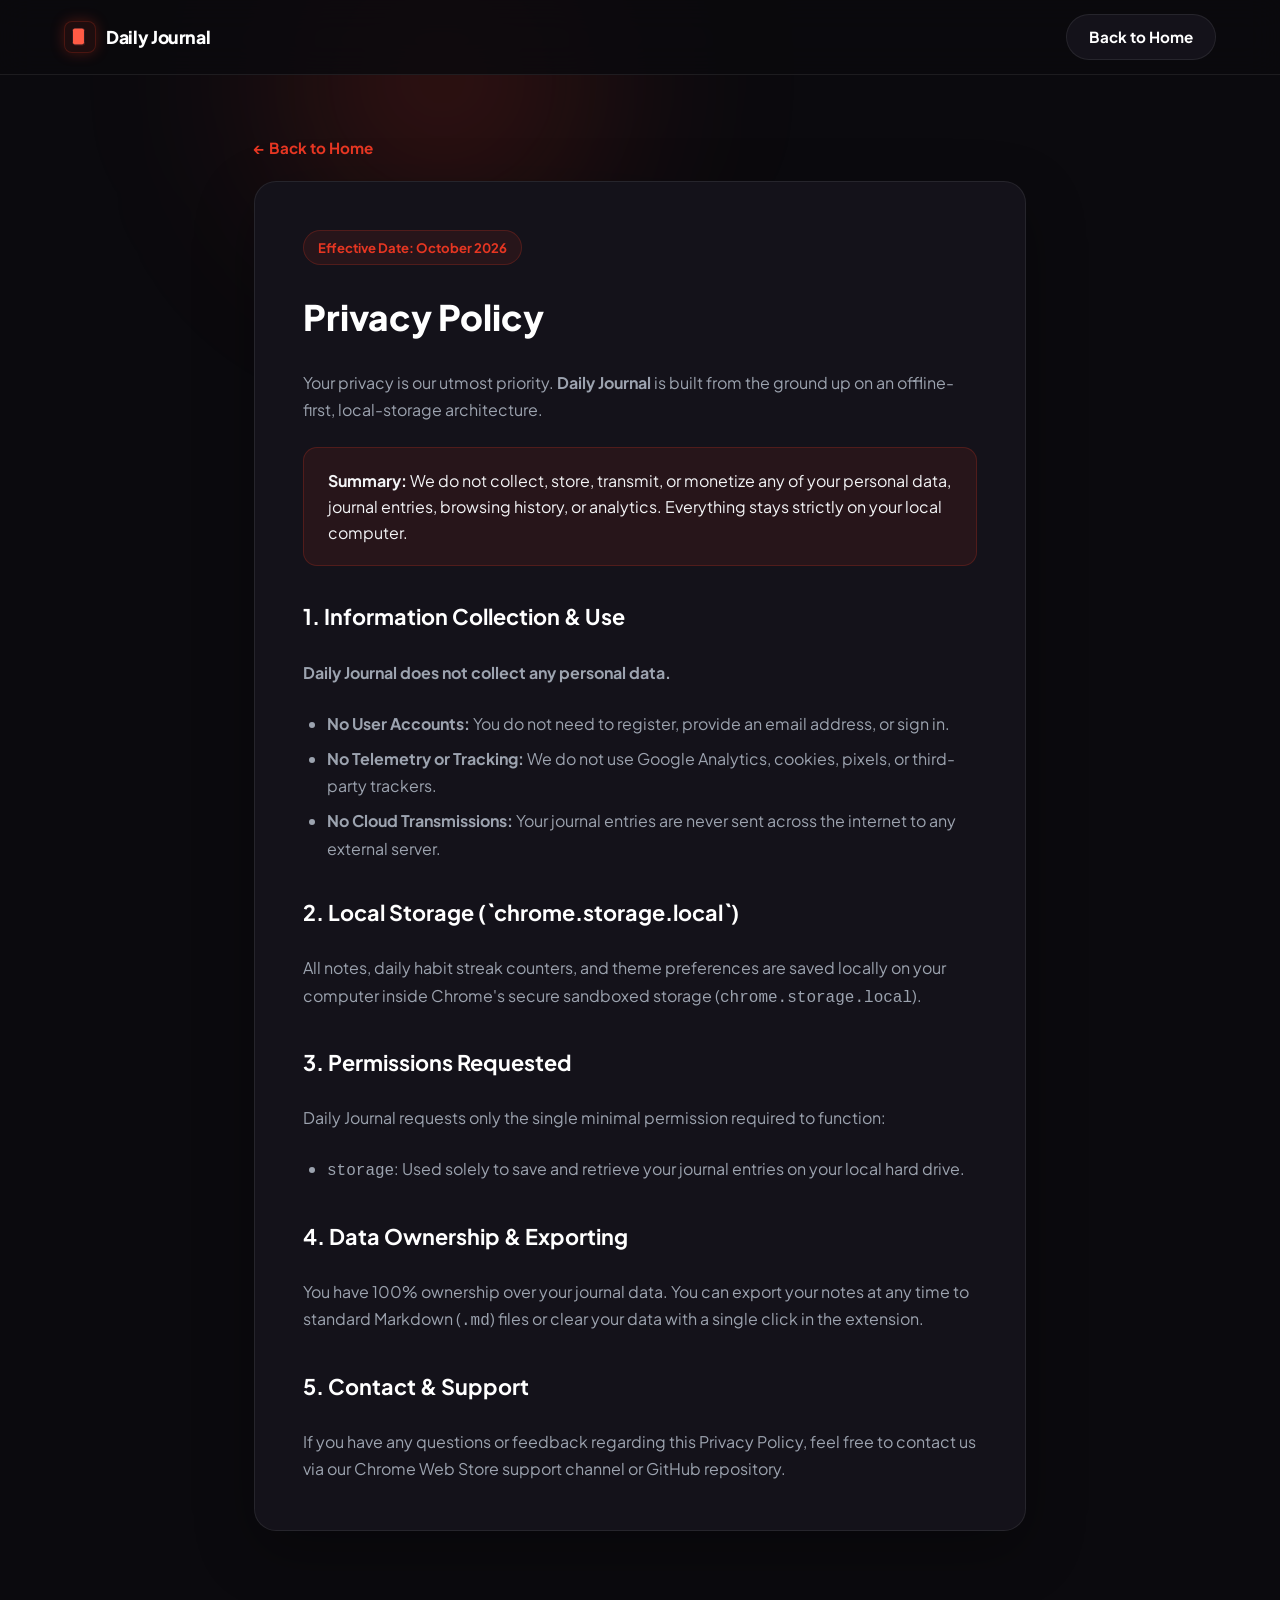
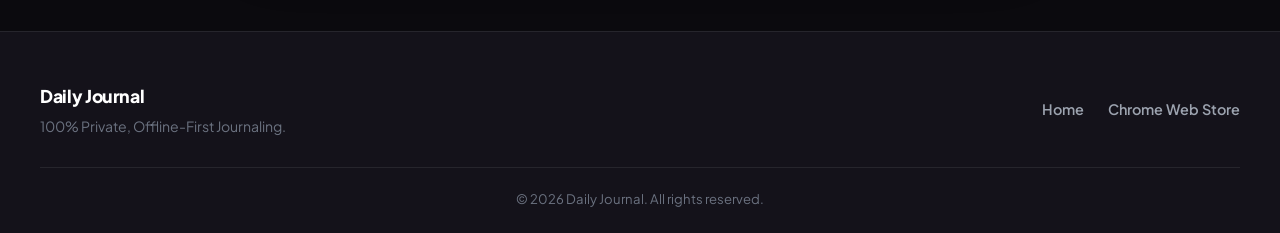
==== privacy.html @ 75b4e6ef "feat: initial commit for Daily Journal marketing website with GitHub templates, Pages workflow, and " ====
<!DOCTYPE html>
<html lang="en" data-theme="dark">

<head>
    <meta charset="UTF-8">
    <meta name="viewport" content="width=device-width, initial-scale=1.0">
    <title>Privacy Policy - Daily Journal Chrome Extension</title>
    <meta name="description" content="Privacy Policy for Daily Journal Chrome Extension. 100% offline, zero cloud tracking, zero data collection.">
    <!-- Favicon -->
    <link rel="icon" type="image/svg+xml" href="data:image/svg+xml,%3Csvg xmlns='http://www.w3.org/2000/svg' viewBox='0 0 128 128'%3E%3Crect x='20' y='12' width='70' height='98' rx='14' fill='%23FF5B45'/%3E%3Crect x='36' y='24' width='40' height='22' rx='6' fill='%23FFFFFF'/%3E%3Cpolygon points='84,44 100,44 92,90' fill='%23FBBF24'/%3E%3C/svg%3E">
    <link rel="stylesheet" href="css/style.css">
    <link rel="preconnect" href="https://fonts.googleapis.com">
    <link rel="preconnect" href="https://fonts.gstatic.com" crossorigin>
    <link href="https://fonts.googleapis.com/css2?family=Plus+Jakarta+Sans:wght@400;500;600;700;800&family=Inter:wght@400;500;600;700&display=swap" rel="stylesheet">
    <style>
        .privacy-page-container {
            max-width: 820px;
            margin: 60px auto 100px auto;
            padding: 0 24px;
            position: relative;
            z-index: 10;
        }

        .privacy-doc-card {
            background: var(--bg-surface);
            border: 1px solid var(--glass-border);
            border-radius: var(--radius-lg);
            padding: 48px;
            display: flex;
            flex-direction: column;
            gap: 24px;
            box-shadow: 0 20px 60px rgba(0,0,0,0.3);
        }

        .privacy-doc-card h1 {
            font-size: 2.2rem;
            font-weight: 800;
            color: var(--text-pure);
        }

        .privacy-doc-card h2 {
            font-size: 1.35rem;
            font-weight: 700;
            color: var(--text-pure);
            margin-top: 10px;
        }

        .privacy-doc-card p, .privacy-doc-card li {
            color: var(--text-secondary);
            font-size: 1rem;
            line-height: 1.7;
        }

        .privacy-doc-card ul {
            padding-left: 24px;
            display: flex;
            flex-direction: column;
            gap: 8px;
        }

        .privacy-highlight-box {
            background: var(--coral-subtle);
            border: 1px solid var(--coral-border);
            border-radius: var(--radius-md);
            padding: 20px 24px;
            color: var(--text-primary);
        }

        .back-nav-link {
            display: inline-flex;
            align-items: center;
            gap: 6px;
            color: var(--coral-primary);
            font-weight: 700;
            text-decoration: none;
            font-size: 0.95rem;
            margin-bottom: 20px;
        }

        .back-nav-link:hover {
            text-decoration: underline;
        }
    </style>
</head>

<body>
    <!-- Ambient Background Glows -->
    <div class="ambient-glow glow-top"></div>

    <header class="site-header">
        <div class="nav-container">
            <a href="index.html" class="brand-badge">
                <div class="brand-icon">
                    <svg xmlns="http://www.w3.org/2000/svg" width="22" height="22" viewBox="0 0 128 128" fill="none">
                        <rect x="23" y="15" width="70" height="98" rx="14" fill="#C53222" opacity="0.4" />
                        <rect x="20" y="12" width="70" height="98" rx="14" fill="#FF5B45" stroke="#18151D" stroke-width="5" stroke-linejoin="round" />
                    </svg>
                </div>
                <span class="brand-text">Daily Journal</span>
            </a>
            <div class="nav-actions">
                <a href="index.html" class="cta-btn cta-btn-secondary">Back to Home</a>
            </div>
        </div>
    </header>

    <main class="privacy-page-container">
        <a href="index.html" class="back-nav-link">← Back to Home</a>

        <article class="privacy-doc-card">
            <div class="pill-tag">Effective Date: October 2026</div>
            <h1>Privacy Policy</h1>
            <p>Your privacy is our utmost priority. <strong>Daily Journal</strong> is built from the ground up on an offline-first, local-storage architecture.</p>

            <div class="privacy-highlight-box">
                <strong>Summary:</strong> We do not collect, store, transmit, or monetize any of your personal data, journal entries, browsing history, or analytics. Everything stays strictly on your local computer.
            </div>

            <h2>1. Information Collection & Use</h2>
            <p><strong>Daily Journal does not collect any personal data.</strong></p>
            <ul>
                <li><strong>No User Accounts:</strong> You do not need to register, provide an email address, or sign in.</li>
                <li><strong>No Telemetry or Tracking:</strong> We do not use Google Analytics, cookies, pixels, or third-party trackers.</li>
                <li><strong>No Cloud Transmissions:</strong> Your journal entries are never sent across the internet to any external server.</li>
            </ul>

            <h2>2. Local Storage (`chrome.storage.local`)</h2>
            <p>All notes, daily habit streak counters, and theme preferences are saved locally on your computer inside Chrome's secure sandboxed storage (<code>chrome.storage.local</code>).</p>

            <h2>3. Permissions Requested</h2>
            <p>Daily Journal requests only the single minimal permission required to function:</p>
            <ul>
                <li><code>storage</code>: Used solely to save and retrieve your journal entries on your local hard drive.</li>
            </ul>

            <h2>4. Data Ownership & Exporting</h2>
            <p>You have 100% ownership over your journal data. You can export your notes at any time to standard Markdown (<code>.md</code>) files or clear your data with a single click in the extension.</p>

            <h2>5. Contact & Support</h2>
            <p>If you have any questions or feedback regarding this Privacy Policy, feel free to contact us via our Chrome Web Store support channel or GitHub repository.</p>
        </article>
    </main>

    <footer class="site-footer">
        <div class="footer-container">
            <div class="footer-left">
                <span class="brand-text">Daily Journal</span>
                <p>100% Private, Offline-First Journaling.</p>
            </div>
            <div class="footer-links">
                <a href="index.html">Home</a>
                <a href="https://chrome.google.com/webstore" target="_blank">Chrome Web Store</a>
            </div>
        </div>
        <div class="footer-bottom">
            <span>© 2026 Daily Journal. All rights reserved.</span>
        </div>
    </footer>
</body>

</html>
---- css/style.css ----
/* ==========================================================================
   Daily Journal - Marketing & Store Landing Page Design System
   ========================================================================== */

:root {
    /* Color Palette - Vibrant Coral & Golden Glow */
    --coral-primary: #E63622;
    --coral-light: #FF533D;
    --coral-dark: #C82412;
    --coral-gradient: linear-gradient(135deg, #FF5B45 0%, #E63622 100%);
    --coral-glow: rgba(230, 54, 34, 0.28);
    --coral-subtle: rgba(230, 54, 34, 0.09);
    --coral-border: rgba(230, 54, 34, 0.22);

    --accent-amber: #F59E0B;
    --accent-amber-glow: rgba(245, 158, 11, 0.25);

    /* Canvas (Dark by default for ultra-modern landing aesthetics) */
    --bg-base: #0B0A0E;
    --bg-surface: #14121A;
    --bg-surface-elevated: #1D1A25;
    --bg-header: rgba(11, 10, 14, 0.85);
    --bg-input: #17151F;
    --glass-border: rgba(255, 255, 255, 0.08);
    --glass-border-hover: rgba(255, 255, 255, 0.18);

    /* Typography */
    --text-pure: #FFFFFF;
    --text-primary: #F3F4F6;
    --text-secondary: #9CA3AF;
    --text-muted: #6B7280;

    /* Ruled Paper Simulation */
    --paper-line: rgba(255, 255, 255, 0.08);
    --paper-margin-line: rgba(255, 77, 54, 0.32);
    --paper-line-height: 26px;
    --paper-padding-top: 10px;

    /* Success / Accents */
    --success-green: #10B981;
    --radius-sm: 8px;
    --radius-md: 14px;
    --radius-lg: 22px;
    --radius-full: 9999px;
}

[data-theme="light"] {
    --bg-base: #F8F7F4;
    --bg-surface: #FFFFFF;
    --bg-surface-elevated: #F1EFEA;
    --bg-header: rgba(248, 247, 244, 0.88);
    --bg-input: #FFFFFF;
    --glass-border: rgba(0, 0, 0, 0.08);
    --glass-border-hover: rgba(0, 0, 0, 0.16);

    --text-pure: #1A181E;
    --text-primary: #27252E;
    --text-secondary: #4E4B56;
    --text-muted: #7E7A88;

    --paper-line: rgba(220, 80, 60, 0.12);
    --paper-margin-line: rgba(230, 54, 34, 0.26);
}

/* Base Resets */
*, *::before, *::after {
    box-sizing: border-box;
    margin: 0;
    padding: 0;
}

html {
    scroll-behavior: smooth;
    font-size: 16px;
}

body {
    font-family: 'Plus Jakarta Sans', 'Inter', -apple-system, BlinkMacSystemFont, sans-serif;
    background-color: var(--bg-base);
    color: var(--text-primary);
    line-height: 1.6;
    overflow-x: hidden;
    position: relative;
    transition: background-color 0.3s ease, color 0.3s ease;
    -webkit-font-smoothing: antialiased;
}

/* Ambient Glows */
.ambient-glow {
    position: fixed;
    pointer-events: none;
    border-radius: 50%;
    z-index: 0;
}

.glow-top {
    top: -120px;
    left: 15%;
    width: 500px;
    height: 400px;
    background: radial-gradient(circle, var(--coral-glow) 0%, transparent 70%);
    filter: blur(90px);
}

.glow-bottom {
    bottom: 50px;
    right: 5%;
    width: 450px;
    height: 400px;
    background: radial-gradient(circle, var(--accent-amber-glow) 0%, transparent 70%);
    filter: blur(100px);
}

/* Header & Nav */
.site-header {
    position: sticky;
    top: 0;
    width: 100%;
    background: var(--bg-header);
    backdrop-filter: blur(16px);
    -webkit-backdrop-filter: blur(16px);
    border-bottom: 1px solid var(--glass-border);
    z-index: 100;
    transition: all 0.3s ease;
}

.nav-container {
    max-width: 1200px;
    margin: 0 auto;
    padding: 14px 24px;
    display: flex;
    justify-content: space-between;
    align-items: center;
    gap: 16px;
}

.brand-badge {
    display: flex;
    align-items: center;
    gap: 10px;
    text-decoration: none;
    color: var(--text-pure);
}

.brand-icon {
    width: 32px;
    height: 32px;
    background: var(--coral-subtle);
    border: 1px solid var(--coral-border);
    border-radius: var(--radius-sm);
    display: flex;
    align-items: center;
    justify-content: center;
    box-shadow: 0 0 14px var(--coral-glow);
    transition: transform 0.3s cubic-bezier(0.34, 1.56, 0.64, 1);
}

.brand-badge:hover .brand-icon {
    transform: rotate(-8deg) scale(1.1);
}

.brand-text {
    font-size: 1.1rem;
    font-weight: 800;
    letter-spacing: -0.02em;
    color: var(--text-pure);
}

.nav-links {
    display: flex;
    gap: 28px;
    align-items: center;
}

.nav-link {
    color: var(--text-secondary);
    text-decoration: none;
    font-size: 0.92rem;
    font-weight: 600;
    transition: color 0.2s ease;
}

.nav-link:hover {
    color: var(--coral-primary);
}

.nav-actions {
    display: flex;
    align-items: center;
    gap: 12px;
}

.icon-toggle-btn {
    background: var(--bg-surface);
    border: 1px solid var(--glass-border);
    color: var(--text-secondary);
    width: 36px;
    height: 36px;
    border-radius: var(--radius-full);
    display: flex;
    align-items: center;
    justify-content: center;
    cursor: pointer;
    transition: all 0.2s ease;
}

.icon-toggle-btn:hover {
    color: var(--coral-primary);
    border-color: var(--coral-border);
    background: var(--coral-subtle);
    transform: rotate(15deg);
}

.icon-toggle-btn .hidden {
    display: none;
}

/* Call to Action Buttons */
.cta-btn {
    display: inline-flex;
    align-items: center;
    justify-content: center;
    gap: 8px;
    font-family: inherit;
    font-size: 0.95rem;
    font-weight: 700;
    text-decoration: none;
    border-radius: var(--radius-full);
    padding: 10px 22px;
    cursor: pointer;
    transition: all 0.25s cubic-bezier(0.16, 1, 0.3, 1);
}

.cta-btn-header {
    background: var(--coral-gradient);
    color: #FFFFFF;
    box-shadow: 0 4px 14px var(--coral-glow);
    padding: 8px 18px;
    font-size: 0.88rem;
}

.cta-badge {
    background: rgba(255, 255, 255, 0.2);
    font-size: 0.72rem;
    font-weight: 800;
    padding: 2px 6px;
    border-radius: 6px;
    text-transform: uppercase;
}

.cta-btn-primary {
    background: var(--coral-gradient);
    color: #FFFFFF;
    box-shadow: 0 6px 20px var(--coral-glow);
}

.cta-btn-primary:hover {
    transform: translateY(-2px);
    box-shadow: 0 8px 28px var(--coral-glow);
}

.cta-btn-secondary {
    background: var(--bg-surface);
    border: 1px solid var(--glass-border);
    color: var(--text-pure);
}

.cta-btn-secondary:hover {
    border-color: var(--coral-border);
    background: var(--coral-subtle);
    color: var(--coral-primary);
    transform: translateY(-2px);
}

/* Hero Section */
.hero-section {
    max-width: 1200px;
    margin: 0 auto;
    padding: 70px 24px 80px 24px;
    display: grid;
    grid-template-columns: 1.15fr 0.95fr;
    gap: 50px;
    align-items: center;
    position: relative;
    z-index: 10;
}

.hero-content {
    display: flex;
    flex-direction: column;
    gap: 20px;
}

.pill-tag {
    display: inline-flex;
    align-items: center;
    gap: 8px;
    background: var(--coral-subtle);
    border: 1px solid var(--coral-border);
    color: var(--coral-primary);
    font-size: 0.82rem;
    font-weight: 700;
    padding: 6px 14px;
    border-radius: var(--radius-full);
    width: fit-content;
}

.pill-dot {
    width: 6px;
    height: 6px;
    border-radius: 50%;
    background: var(--coral-primary);
    box-shadow: 0 0 8px var(--coral-primary);
    animation: pulseDot 2s infinite ease-in-out;
}

@keyframes pulseDot {
    0%, 100% { transform: scale(1); opacity: 1; }
    50% { transform: scale(1.5); opacity: 0.5; }
}

.hero-headline {
    font-size: 3.2rem;
    font-weight: 800;
    line-height: 1.15;
    letter-spacing: -0.03em;
    color: var(--text-pure);
}

.gradient-text {
    background: linear-gradient(135deg, #FF6B4E 0%, #E63622 100%);
    -webkit-background-clip: text;
    -webkit-text-fill-color: transparent;
}

.hero-subtext {
    font-size: 1.15rem;
    color: var(--text-secondary);
    line-height: 1.6;
    max-width: 540px;
}

.hero-cta-group {
    display: flex;
    gap: 14px;
    flex-wrap: wrap;
    margin-top: 6px;
}

.hero-trust-badges {
    display: flex;
    gap: 20px;
    margin-top: 14px;
    flex-wrap: wrap;
}

.trust-item {
    display: flex;
    align-items: center;
    gap: 6px;
    font-size: 0.86rem;
    font-weight: 600;
    color: var(--text-secondary);
}

/* Mockup Frame & Live Simulation */
.hero-preview-container {
    display: flex;
    justify-content: center;
    position: relative;
}

.mockup-frame {
    width: 100%;
    max-width: 420px;
    background: var(--bg-surface);
    border: 1px solid var(--glass-border);
    border-radius: var(--radius-lg);
    box-shadow: 0 24px 60px rgba(0, 0, 0, 0.4), 0 0 40px var(--coral-glow);
    overflow: hidden;
    transition: transform 0.3s ease;
}

.mockup-frame:hover {
    transform: translateY(-4px);
}

.mockup-header-bar {
    display: flex;
    align-items: center;
    justify-content: space-between;
    padding: 10px 14px;
    background: var(--bg-surface-elevated);
    border-bottom: 1px solid var(--glass-border);
    font-size: 0.75rem;
}

.mockup-dots {
    display: flex;
    gap: 6px;
}

.mockup-dots .dot {
    width: 10px;
    height: 10px;
    border-radius: 50%;
}

.dot.red { background: #EF4444; }
.dot.yellow { background: #F59E0B; }
.dot.green { background: #10B981; }

.mockup-address-bar {
    display: flex;
    align-items: center;
    gap: 6px;
    color: var(--text-muted);
    font-size: 0.72rem;
    font-weight: 500;
}

.mockup-hint {
    background: var(--coral-subtle);
    border: 1px solid var(--coral-border);
    color: var(--coral-primary);
    font-weight: 700;
    font-size: 0.68rem;
    padding: 2px 6px;
    border-radius: 4px;
    text-transform: uppercase;
}

/* Journal Live Simulation */
.journal-card-demo {
    padding: 14px;
    display: flex;
    flex-direction: column;
    gap: 10px;
    background: var(--bg-base);
}

.demo-header {
    display: flex;
    align-items: center;
    justify-content: space-between;
}

.demo-brand {
    display: flex;
    align-items: center;
    gap: 6px;
    font-weight: 800;
    font-size: 0.85rem;
    color: var(--text-pure);
}

.demo-tabs {
    display: flex;
    background: var(--bg-surface-elevated);
    border: 1px solid var(--glass-border);
    border-radius: 20px;
    padding: 2px;
    gap: 2px;
}

.demo-tab {
    background: transparent;
    border: none;
    color: var(--text-muted);
    width: 24px;
    height: 22px;
    border-radius: 12px;
    display: flex;
    align-items: center;
    justify-content: center;
    cursor: pointer;
}

.demo-tab.active {
    background: var(--coral-gradient);
    color: #FFFFFF;
}

.demo-streak {
    display: flex;
    align-items: center;
    gap: 4px;
    background: var(--coral-subtle);
    border: 1px solid var(--coral-border);
    color: var(--coral-primary);
    font-size: 0.75rem;
    font-weight: 700;
    padding: 2px 8px;
    border-radius: 12px;
}

.demo-editor-header {
    display: flex;
    align-items: center;
    gap: 6px;
}

.demo-editor-tag {
    font-size: 0.65rem;
    font-weight: 800;
    padding: 1px 4px;
    border-radius: 4px;
    background: var(--text-pure);
    color: var(--bg-base);
}

.demo-editor-header h3 {
    font-size: 0.78rem;
    font-weight: 800;
    color: var(--text-pure);
    flex: 1;
    white-space: nowrap;
    overflow: hidden;
    text-overflow: ellipsis;
}

.demo-saved-tag {
    font-size: 0.7rem;
    font-weight: 700;
    color: var(--success-green);
    background: rgba(16, 185, 129, 0.12);
    padding: 1px 6px;
    border-radius: 6px;
}

.demo-paper-container {
    position: relative;
    height: 180px;
    border: 1px solid var(--glass-border);
    border-radius: var(--radius-sm);
    background: var(--bg-input);
    overflow: hidden;
}

.demo-spine {
    position: absolute;
    left: 4px;
    top: 10px;
    bottom: 10px;
    width: 6px;
    display: flex;
    flex-direction: column;
    justify-content: space-between;
    pointer-events: none;
    z-index: 10;
    opacity: 0.6;
}

.demo-spine span {
    width: 6px;
    height: 3px;
    border-radius: 2px;
    background: #9CA3AF;
}

#demo-textarea {
    width: 100%;
    height: 100%;
    background-color: transparent;
    background-image: 
        linear-gradient(90deg, transparent 24px, var(--paper-margin-line) 24px, var(--paper-margin-line) 25.5px, transparent 25.5px),
        linear-gradient(to bottom, transparent calc(var(--paper-line-height) - 1px), var(--paper-line) calc(var(--paper-line-height) - 1px), var(--paper-line) var(--paper-line-height));
    background-size: 100% 100%, 100% var(--paper-line-height);
    background-position: 0 0, 0 var(--paper-padding-top);
    background-repeat: no-repeat, repeat-y;
    background-attachment: local;
    border: none;
    outline: none;
    resize: none;
    padding: var(--paper-padding-top) 10px var(--paper-padding-top) 32px;
    color: var(--text-pure);
    font-family: inherit;
    font-size: 0.85rem;
    font-weight: 500;
    line-height: var(--paper-line-height);
    box-sizing: border-box;
}

.demo-footer {
    display: flex;
    align-items: center;
    justify-content: space-between;
}

.demo-stats {
    display: flex;
    gap: 4px;
}

.demo-stat-pill {
    font-size: 0.68rem;
    font-weight: 700;
    color: var(--text-muted);
    background: var(--bg-surface-elevated);
    border: 1px solid var(--glass-border);
    padding: 1px 6px;
    border-radius: 4px;
}

.demo-actions {
    display: flex;
    gap: 4px;
}

.demo-btn {
    background: var(--bg-surface-elevated);
    border: 1px solid var(--glass-border);
    border-radius: 6px;
    font-size: 0.72rem;
    padding: 2px 6px;
    cursor: pointer;
}

/* Features Grid */
.features-section {
    max-width: 1200px;
    margin: 0 auto;
    padding: 90px 24px;
    position: relative;
    z-index: 10;
}

.section-heading {
    text-align: center;
    max-width: 650px;
    margin: 0 auto 50px auto;
    display: flex;
    flex-direction: column;
    align-items: center;
    gap: 14px;
}

.section-heading h2 {
    font-size: 2.3rem;
    font-weight: 800;
    letter-spacing: -0.02em;
    color: var(--text-pure);
}

.section-heading p {
    font-size: 1.05rem;
    color: var(--text-secondary);
}

.features-grid {
    display: grid;
    grid-template-columns: repeat(3, 1fr);
    gap: 24px;
}

.feature-card {
    background: var(--bg-surface);
    border: 1px solid var(--glass-border);
    border-radius: var(--radius-md);
    padding: 28px;
    display: flex;
    flex-direction: column;
    gap: 12px;
    transition: all 0.3s cubic-bezier(0.16, 1, 0.3, 1);
}

.feature-card:hover {
    border-color: var(--coral-border);
    transform: translateY(-4px);
    box-shadow: 0 12px 30px rgba(0, 0, 0, 0.25), 0 0 20px var(--coral-glow);
}

.feature-icon-wrapper {
    width: 44px;
    height: 44px;
    background: var(--coral-subtle);
    border: 1px solid var(--coral-border);
    border-radius: var(--radius-sm);
    display: flex;
    align-items: center;
    justify-content: center;
    font-size: 1.3rem;
    margin-bottom: 4px;
}

.feature-card h3 {
    font-size: 1.2rem;
    font-weight: 700;
    color: var(--text-pure);
}

.feature-card p {
    font-size: 0.95rem;
    color: var(--text-secondary);
    line-height: 1.55;
}

/* Privacy Assurance Section */
.privacy-section {
    max-width: 1000px;
    margin: 0 auto;
    padding: 40px 24px;
    position: relative;
    z-index: 10;
}

.privacy-card {
    background: linear-gradient(135deg, rgba(230, 54, 34, 0.08) 0%, rgba(20, 18, 26, 0.9) 100%);
    border: 1px solid var(--coral-border);
    border-radius: var(--radius-lg);
    padding: 44px;
    display: flex;
    flex-direction: column;
    gap: 18px;
    box-shadow: 0 20px 50px rgba(0, 0, 0, 0.3);
}

.privacy-badge {
    color: var(--coral-primary);
    font-size: 0.8rem;
    font-weight: 800;
    letter-spacing: 0.08em;
}

.privacy-card h2 {
    font-size: 2rem;
    font-weight: 800;
    color: var(--text-pure);
}

.privacy-card p {
    font-size: 1.05rem;
    color: var(--text-secondary);
    max-width: 720px;
}

.privacy-checklist {
    display: grid;
    grid-template-columns: repeat(2, 1fr);
    gap: 14px;
    margin-top: 10px;
}

.check-item {
    display: flex;
    align-items: center;
    gap: 10px;
    font-size: 0.95rem;
    font-weight: 600;
    color: var(--text-primary);
}

.check-icon {
    width: 20px;
    height: 20px;
    border-radius: 50%;
    background: rgba(16, 185, 129, 0.2);
    color: var(--success-green);
    display: flex;
    align-items: center;
    justify-content: center;
    font-size: 0.75rem;
    font-weight: 800;
}

.privacy-link {
    color: var(--coral-primary);
    font-weight: 700;
    text-decoration: none;
    font-size: 0.95rem;
    margin-top: 10px;
    width: fit-content;
    transition: transform 0.2s ease;
}

.privacy-link:hover {
    transform: translateX(4px);
}

/* FAQ Accordion */
.faq-section {
    max-width: 800px;
    margin: 0 auto;
    padding: 80px 24px;
    position: relative;
    z-index: 10;
}

.faq-accordion {
    display: flex;
    flex-direction: column;
    gap: 14px;
}

.faq-item {
    background: var(--bg-surface);
    border: 1px solid var(--glass-border);
    border-radius: var(--radius-md);
    overflow: hidden;
    transition: all 0.2s ease;
}

.faq-item[open] {
    border-color: var(--coral-border);
}

.faq-question {
    padding: 18px 22px;
    font-size: 1.05rem;
    font-weight: 700;
    color: var(--text-pure);
    cursor: pointer;
    list-style: none;
    display: flex;
    justify-content: space-between;
    align-items: center;
    user-select: none;
}

.faq-question::-webkit-details-marker {
    display: none;
}

.faq-icon {
    font-size: 1.2rem;
    font-weight: 400;
    color: var(--coral-primary);
    transition: transform 0.2s ease;
}

.faq-item[open] .faq-icon {
    transform: rotate(45deg);
}

.faq-answer {
    padding: 0 22px 18px 22px;
    color: var(--text-secondary);
    font-size: 0.95rem;
    line-height: 1.6;
}

.faq-answer code {
    background: var(--coral-subtle);
    color: var(--coral-primary);
    padding: 2px 6px;
    border-radius: 4px;
    font-size: 0.88rem;
}

/* Banner CTA */
.cta-banner-section {
    max-width: 1200px;
    margin: 0 auto 80px auto;
    padding: 0 24px;
    position: relative;
    z-index: 10;
}

.cta-banner-card {
    background: linear-gradient(135deg, #FF5B45 0%, #C82412 100%);
    border-radius: var(--radius-lg);
    padding: 50px 30px;
    text-align: center;
    color: #FFFFFF;
    box-shadow: 0 20px 60px var(--coral-glow);
    display: flex;
    flex-direction: column;
    align-items: center;
    gap: 16px;
}

.cta-banner-card h2 {
    font-size: 2.4rem;
    font-weight: 800;
    letter-spacing: -0.02em;
}

.cta-banner-card p {
    font-size: 1.15rem;
    opacity: 0.9;
    max-width: 600px;
}

.cta-banner-card .cta-btn-primary {
    background: #FFFFFF;
    color: var(--coral-primary);
    box-shadow: 0 8px 24px rgba(0, 0, 0, 0.2);
    font-size: 1.05rem;
    padding: 12px 28px;
    margin-top: 10px;
}

.cta-banner-card .cta-btn-primary:hover {
    transform: translateY(-2px) scale(1.02);
}

.cta-arrow {
    transition: transform 0.2s ease;
}

.cta-banner-card .cta-btn-primary:hover .cta-arrow {
    transform: translateX(4px);
}

/* Footer */
.site-footer {
    border-top: 1px solid var(--glass-border);
    background: var(--bg-surface);
    padding: 50px 24px 30px 24px;
    position: relative;
    z-index: 10;
}

.footer-container {
    max-width: 1200px;
    margin: 0 auto 30px auto;
    display: flex;
    justify-content: space-between;
    align-items: center;
    flex-wrap: wrap;
    gap: 20px;
}

.footer-left p {
    color: var(--text-muted);
    font-size: 0.88rem;
    margin-top: 4px;
}

.footer-links {
    display: flex;
    gap: 24px;
}

.footer-links a {
    color: var(--text-secondary);
    text-decoration: none;
    font-size: 0.9rem;
    font-weight: 600;
    transition: color 0.2s;
}

.footer-links a:hover {
    color: var(--coral-primary);
}

.footer-bottom {
    max-width: 1200px;
    margin: 0 auto;
    padding-top: 20px;
    border-top: 1px solid var(--glass-border);
    font-size: 0.82rem;
    color: var(--text-muted);
    text-align: center;
}

/* Responsive Breakpoints */
@media (max-width: 960px) {
    .hero-section {
        grid-template-columns: 1fr;
        padding-top: 40px;
        text-align: center;
    }

    .hero-content {
        align-items: center;
    }

    .hero-headline {
        font-size: 2.6rem;
    }

    .hero-cta-group, .hero-trust-badges {
        justify-content: center;
    }

    .features-grid {
        grid-template-columns: repeat(2, 1fr);
    }

    .privacy-checklist {
        grid-template-columns: 1fr;
    }
}

@media (max-width: 640px) {
    .nav-links {
        display: none;
    }

    .hero-headline {
        font-size: 2.1rem;
    }

    .features-grid {
        grid-template-columns: 1fr;
    }

    .privacy-card {
        padding: 28px 20px;
    }

    .footer-container {
        flex-direction: column;
        text-align: center;
    }
}
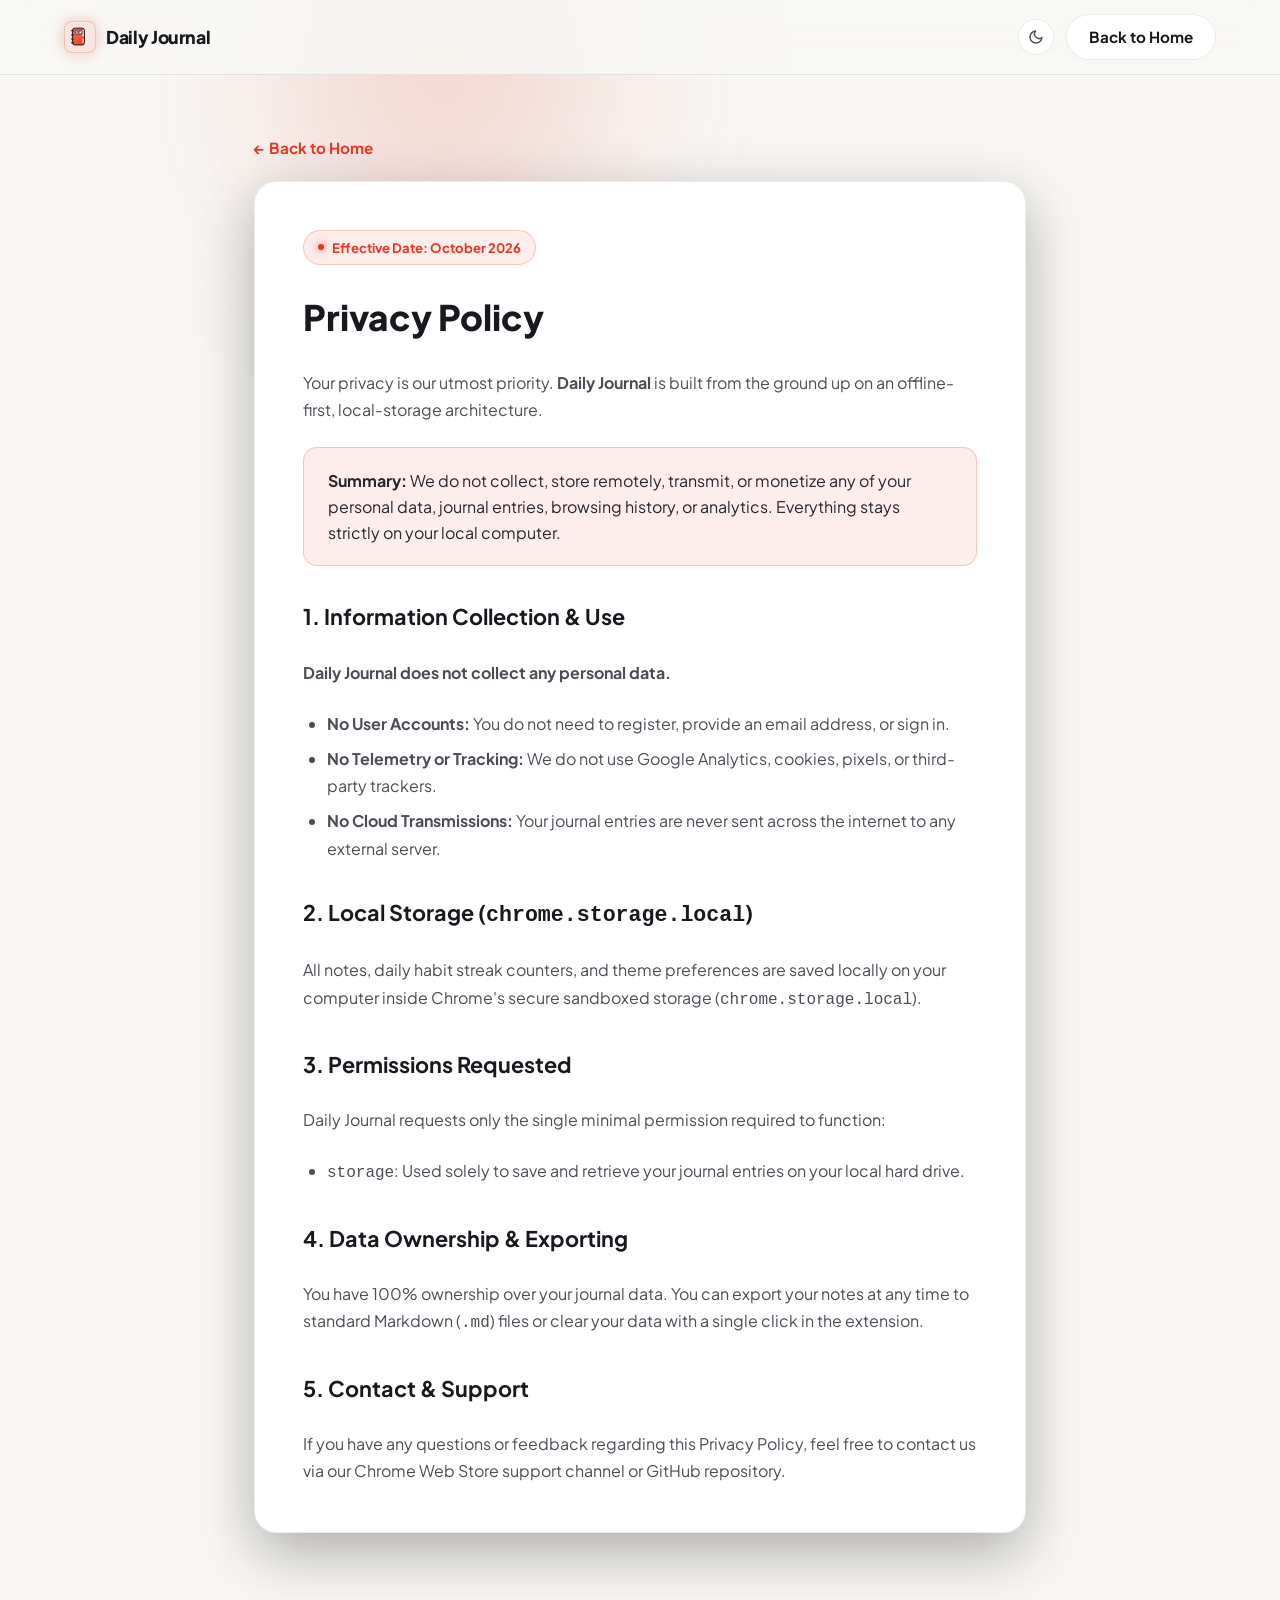
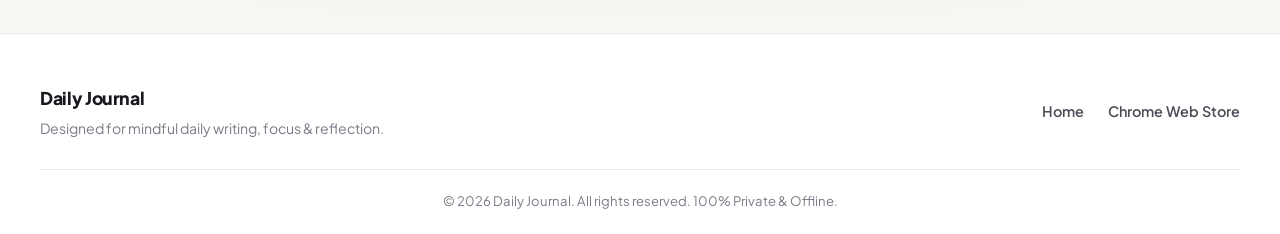
==== commit 4fb986f8: "feat: polish UI, add Light theme default, redesign privacy center, rename favicons, and add Google v" ====
--- a/privacy.html
+++ b/privacy.html
@@ -1,13 +1,18 @@
 <!DOCTYPE html>
-<html lang="en" data-theme="dark">
+<html lang="en" data-theme="light">
 
 <head>
     <meta charset="UTF-8">
     <meta name="viewport" content="width=device-width, initial-scale=1.0">
     <title>Privacy Policy - Daily Journal Chrome Extension</title>
     <meta name="description" content="Privacy Policy for Daily Journal Chrome Extension. 100% offline, zero cloud tracking, zero data collection.">
-    <!-- Favicon -->
-    <link rel="icon" type="image/svg+xml" href="data:image/svg+xml,%3Csvg xmlns='http://www.w3.org/2000/svg' viewBox='0 0 128 128'%3E%3Crect x='20' y='12' width='70' height='98' rx='14' fill='%23FF5B45'/%3E%3Crect x='36' y='24' width='40' height='22' rx='6' fill='%23FFFFFF'/%3E%3Cpolygon points='84,44 100,44 92,90' fill='%23FBBF24'/%3E%3C/svg%3E">
+    <!-- Favicons & Touch Icons -->
+    <link rel="apple-touch-icon" sizes="180x180" href="favicons/apple-touch-icon.png">
+    <link rel="icon" type="image/png" sizes="32x32" href="favicons/favicon-32x32.png">
+    <link rel="icon" type="image/png" sizes="16x16" href="favicons/favicon-16x16.png">
+    <link rel="shortcut icon" href="favicons/favicon.ico">
+    <link rel="manifest" href="favicons/site.webmanifest">
+    <meta name="theme-color" content="#18151D">
     <link rel="stylesheet" href="css/style.css">
     <link rel="preconnect" href="https://fonts.googleapis.com">
     <link rel="preconnect" href="https://fonts.gstatic.com" crossorigin>
@@ -93,12 +98,43 @@
                 <div class="brand-icon">
                     <svg xmlns="http://www.w3.org/2000/svg" width="22" height="22" viewBox="0 0 128 128" fill="none">
                         <rect x="23" y="15" width="70" height="98" rx="14" fill="#C53222" opacity="0.4" />
-                        <rect x="20" y="12" width="70" height="98" rx="14" fill="#FF5B45" stroke="#18151D" stroke-width="5" stroke-linejoin="round" />
+                        <rect x="20" y="12" width="70" height="98" rx="14" fill="url(#coralCoverGradPriv)" stroke="#18151D" stroke-width="5" stroke-linejoin="round" />
+                        <path d="M82 22C84.2 22 86 23.8 86 26V58C86 60.2 84.2 62 82 62C79.8 62 78 60.2 78 58V26C78 23.8 79.8 22 82 22Z" fill="#FFFFFF" opacity="0.75" />
+                        <path d="M82 72C84.2 72 86 73.8 86 76V96C86 98.2 84.2 100 82 100C79.8 100 78 98.2 78 96V76C78 73.8 79.8 72 82 72Z" fill="#FFFFFF" opacity="0.75" />
+                        <rect x="36" y="24" width="40" height="22" rx="6" fill="#F8FAFC" stroke="#18151D" stroke-width="4.5" />
+                        <line x1="46" y1="32" x2="66" y2="32" stroke="#18151D" stroke-width="3.5" stroke-linecap="round" />
+                        <line x1="46" y1="38" x2="60" y2="38" stroke="#18151D" stroke-width="3.5" stroke-linecap="round" />
+                        <line x1="14" y1="28" x2="26" y2="28" stroke="#18151D" stroke-width="6" stroke-linecap="round" />
+                        <line x1="14" y1="52" x2="26" y2="52" stroke="#18151D" stroke-width="6" stroke-linecap="round" />
+                        <line x1="14" y1="76" x2="26" y2="76" stroke="#18151D" stroke-width="6" stroke-linecap="round" />
+                        <line x1="14" y1="98" x2="26" y2="98" stroke="#18151D" stroke-width="6" stroke-linecap="round" />
+                        <defs>
+                            <linearGradient id="coralCoverGradPriv" x1="20" y1="12" x2="90" y2="110" gradientUnits="userSpaceOnUse">
+                                <stop stop-color="#FF6B4E" />
+                                <stop offset="1" stop-color="#F03D2B" />
+                            </linearGradient>
+                        </defs>
                     </svg>
                 </div>
                 <span class="brand-text">Daily Journal</span>
             </a>
             <div class="nav-actions">
+                <button id="theme-toggle-btn" class="icon-toggle-btn" aria-label="Toggle Light and Dark Mode" title="Toggle Theme">
+                    <svg id="theme-icon-sun" class="hidden" xmlns="http://www.w3.org/2000/svg" width="16" height="16" viewBox="0 0 24 24" fill="none" stroke="currentColor" stroke-width="2.2" stroke-linecap="round" stroke-linejoin="round">
+                        <circle cx="12" cy="12" r="5" />
+                        <line x1="12" y1="1" x2="12" y2="3" />
+                        <line x1="12" y1="21" x2="12" y2="23" />
+                        <line x1="4.22" y1="4.22" x2="5.64" y2="5.64" />
+                        <line x1="18.36" y1="18.36" x2="19.78" y2="19.78" />
+                        <line x1="1" y1="12" x2="3" y2="12" />
+                        <line x1="21" y1="12" x2="23" y2="12" />
+                        <line x1="4.22" y1="19.78" x2="5.64" y2="18.36" />
+                        <line x1="18.36" y1="5.64" x2="19.78" y2="4.22" />
+                    </svg>
+                    <svg id="theme-icon-moon" xmlns="http://www.w3.org/2000/svg" width="16" height="16" viewBox="0 0 24 24" fill="none" stroke="currentColor" stroke-width="2.2" stroke-linecap="round" stroke-linejoin="round">
+                        <path d="M21 12.79A9 9 0 1 1 11.21 3 7 7 0 0 0 21 12.79z" />
+                    </svg>
+                </button>
                 <a href="index.html" class="cta-btn cta-btn-secondary">Back to Home</a>
             </div>
         </div>
@@ -108,12 +144,15 @@
         <a href="index.html" class="back-nav-link">← Back to Home</a>
 
         <article class="privacy-doc-card">
-            <div class="pill-tag">Effective Date: October 2026</div>
+            <div class="pill-tag">
+                <span class="pill-dot"></span>
+                <span>Effective Date: October 2026</span>
+            </div>
             <h1>Privacy Policy</h1>
             <p>Your privacy is our utmost priority. <strong>Daily Journal</strong> is built from the ground up on an offline-first, local-storage architecture.</p>
 
             <div class="privacy-highlight-box">
-                <strong>Summary:</strong> We do not collect, store, transmit, or monetize any of your personal data, journal entries, browsing history, or analytics. Everything stays strictly on your local computer.
+                <strong>Summary:</strong> We do not collect, store remotely, transmit, or monetize any of your personal data, journal entries, browsing history, or analytics. Everything stays strictly on your local computer.
             </div>
 
             <h2>1. Information Collection & Use</h2>
@@ -124,7 +163,7 @@
                 <li><strong>No Cloud Transmissions:</strong> Your journal entries are never sent across the internet to any external server.</li>
             </ul>
 
-            <h2>2. Local Storage (`chrome.storage.local`)</h2>
+            <h2>2. Local Storage (<code>chrome.storage.local</code>)</h2>
             <p>All notes, daily habit streak counters, and theme preferences are saved locally on your computer inside Chrome's secure sandboxed storage (<code>chrome.storage.local</code>).</p>
 
             <h2>3. Permissions Requested</h2>
@@ -145,7 +184,7 @@
         <div class="footer-container">
             <div class="footer-left">
                 <span class="brand-text">Daily Journal</span>
-                <p>100% Private, Offline-First Journaling.</p>
+                <p>Designed for mindful daily writing, focus & reflection.</p>
             </div>
             <div class="footer-links">
                 <a href="index.html">Home</a>
@@ -153,9 +192,11 @@
             </div>
         </div>
         <div class="footer-bottom">
-            <span>© 2026 Daily Journal. All rights reserved.</span>
+            <span>© 2026 Daily Journal. All rights reserved. 100% Private & Offline.</span>
         </div>
     </footer>
+
+    <script src="js/main.js"></script>
 </body>
 
 </html>
--- a/css/style.css
+++ b/css/style.css
@@ -378,11 +378,39 @@
     border-radius: var(--radius-lg);
     box-shadow: 0 24px 60px rgba(0, 0, 0, 0.4), 0 0 40px var(--coral-glow);
     overflow: hidden;
-    transition: transform 0.3s ease;
+    transition: transform 0.3s ease, box-shadow 0.3s ease, border-color 0.3s ease;
 }
 
 .mockup-frame:hover {
     transform: translateY(-4px);
+}
+
+/* Interactive Demo Shake Attention Animation */
+@keyframes demoAttentionShake {
+    0%, 100% {
+        transform: translate3d(0, 0, 0) scale(1);
+    }
+    15% {
+        transform: translate3d(-10px, 0, 0) rotate(-2deg) scale(1.03);
+    }
+    30% {
+        transform: translate3d(8px, 0, 0) rotate(1.5deg) scale(1.03);
+    }
+    45% {
+        transform: translate3d(-6px, 0, 0) rotate(-1deg) scale(1.02);
+    }
+    60% {
+        transform: translate3d(4px, 0, 0) rotate(0.8deg) scale(1.01);
+    }
+    75% {
+        transform: translate3d(-2px, 0, 0) rotate(-0.4deg) scale(1);
+    }
+}
+
+.mockup-frame.shake-attention {
+    animation: demoAttentionShake 0.75s cubic-bezier(0.36, 0.07, 0.19, 0.97) both;
+    box-shadow: 0 0 50px var(--coral-glow), 0 24px 60px rgba(0, 0, 0, 0.3) !important;
+    border-color: var(--coral-primary) !important;
 }
 
 .mockup-header-bar {
@@ -448,10 +476,22 @@
 .demo-brand {
     display: flex;
     align-items: center;
-    gap: 6px;
+    gap: 8px;
     font-weight: 800;
     font-size: 0.85rem;
     color: var(--text-pure);
+}
+
+.demo-brand-icon {
+    width: 22px;
+    height: 22px;
+    background: var(--coral-subtle);
+    border: 1px solid var(--coral-border);
+    border-radius: 6px;
+    display: flex;
+    align-items: center;
+    justify-content: center;
+    flex-shrink: 0;
 }
 
 .demo-tabs {
@@ -695,86 +735,177 @@
     line-height: 1.55;
 }
 
-/* Privacy Assurance Section */
+/* Privacy & Trust Center Section */
 .privacy-section {
-    max-width: 1000px;
+    max-width: 1200px;
     margin: 0 auto;
-    padding: 40px 24px;
+    padding: 60px 24px;
     position: relative;
     z-index: 10;
 }
 
-.privacy-card {
-    background: linear-gradient(135deg, rgba(230, 54, 34, 0.08) 0%, rgba(20, 18, 26, 0.9) 100%);
-    border: 1px solid var(--coral-border);
+.privacy-wrapper {
+    background: var(--bg-surface);
+    border: 1px solid var(--glass-border);
     border-radius: var(--radius-lg);
-    padding: 44px;
+    padding: 48px;
     display: flex;
     flex-direction: column;
-    gap: 18px;
-    box-shadow: 0 20px 50px rgba(0, 0, 0, 0.3);
-}
-
-.privacy-badge {
-    color: var(--coral-primary);
-    font-size: 0.8rem;
+    gap: 36px;
+    box-shadow: 0 20px 60px rgba(0, 0, 0, 0.25), 0 0 40px var(--coral-subtle);
+    position: relative;
+    overflow: hidden;
+}
+
+.privacy-wrapper::before {
+    content: '';
+    position: absolute;
+    top: 0;
+    left: 0;
+    right: 0;
+    height: 3px;
+    background: var(--coral-gradient);
+}
+
+.privacy-header {
+    display: flex;
+    flex-direction: column;
+    align-items: center;
+    text-align: center;
+    gap: 14px;
+    max-width: 760px;
+    margin: 0 auto;
+}
+
+.privacy-header h2 {
+    font-size: 2.2rem;
     font-weight: 800;
-    letter-spacing: 0.08em;
-}
-
-.privacy-card h2 {
-    font-size: 2rem;
-    font-weight: 800;
+    letter-spacing: -0.02em;
     color: var(--text-pure);
 }
 
-.privacy-card p {
+.privacy-header p {
     font-size: 1.05rem;
     color: var(--text-secondary);
-    max-width: 720px;
-}
-
-.privacy-checklist {
+    line-height: 1.6;
+}
+
+.privacy-grid {
     display: grid;
-    grid-template-columns: repeat(2, 1fr);
-    gap: 14px;
-    margin-top: 10px;
-}
-
-.check-item {
+    grid-template-columns: repeat(3, 1fr);
+    gap: 20px;
+}
+
+.privacy-feature-card {
+    background: var(--bg-surface-elevated);
+    border: 1px solid var(--glass-border);
+    border-radius: var(--radius-md);
+    padding: 28px 24px;
+    display: flex;
+    flex-direction: column;
+    gap: 16px;
+    transition: all 0.3s cubic-bezier(0.16, 1, 0.3, 1);
+    position: relative;
+}
+
+.privacy-feature-card:hover {
+    border-color: var(--coral-border);
+    transform: translateY(-4px);
+    box-shadow: 0 14px 30px rgba(0, 0, 0, 0.2), 0 0 20px var(--coral-glow);
+}
+
+.privacy-icon-box {
+    width: 48px;
+    height: 48px;
+    background: var(--coral-subtle);
+    border: 1px solid var(--coral-border);
+    border-radius: var(--radius-sm);
+    color: var(--coral-primary);
+    display: flex;
+    align-items: center;
+    justify-content: center;
+    box-shadow: 0 0 16px var(--coral-glow);
+}
+
+.privacy-card-content {
+    display: flex;
+    flex-direction: column;
+    gap: 8px;
+}
+
+.privacy-card-tag {
+    font-size: 0.72rem;
+    font-weight: 800;
+    letter-spacing: 0.04em;
+    color: var(--coral-primary);
+    text-transform: uppercase;
+}
+
+.privacy-card-content h3 {
+    font-size: 1.18rem;
+    font-weight: 700;
+    color: var(--text-pure);
+}
+
+.privacy-card-content p {
+    font-size: 0.92rem;
+    color: var(--text-secondary);
+    line-height: 1.6;
+}
+
+.privacy-card-content code {
+    font-size: 0.85em;
+    background: var(--bg-input);
+    padding: 2px 6px;
+    border-radius: 4px;
+    border: 1px solid var(--glass-border);
+    color: var(--coral-primary);
+}
+
+.privacy-banner-footer {
+    display: flex;
+    align-items: center;
+    justify-content: space-between;
+    padding-top: 24px;
+    border-top: 1px solid var(--glass-border);
+    gap: 20px;
+    flex-wrap: wrap;
+}
+
+.privacy-guarantee-text {
     display: flex;
     align-items: center;
     gap: 10px;
-    font-size: 0.95rem;
+    font-size: 0.92rem;
     font-weight: 600;
     color: var(--text-primary);
 }
 
-.check-icon {
-    width: 20px;
-    height: 20px;
-    border-radius: 50%;
-    background: rgba(16, 185, 129, 0.2);
-    color: var(--success-green);
-    display: flex;
-    align-items: center;
-    justify-content: center;
-    font-size: 0.75rem;
-    font-weight: 800;
-}
-
-.privacy-link {
+.verified-shield {
+    font-size: 1.2rem;
+}
+
+.privacy-cta-link {
+    display: inline-flex;
+    align-items: center;
+    gap: 8px;
+    background: var(--coral-subtle);
+    border: 1px solid var(--coral-border);
     color: var(--coral-primary);
     font-weight: 700;
+    font-size: 0.92rem;
+    padding: 10px 20px;
+    border-radius: var(--radius-full);
     text-decoration: none;
-    font-size: 0.95rem;
-    margin-top: 10px;
-    width: fit-content;
-    transition: transform 0.2s ease;
-}
-
-.privacy-link:hover {
-    transform: translateX(4px);
+    transition: all 0.25s ease;
+}
+
+.privacy-cta-link:hover {
+    background: var(--coral-gradient);
+    color: #FFFFFF;
+    border-color: transparent;
+    transform: translateX(3px);
+    box-shadow: 0 0 20px var(--coral-glow);
 }
 
 /* FAQ Accordion */
@@ -954,7 +1085,6 @@
     text-align: center;
 }
 
-/* Responsive Breakpoints */
 @media (max-width: 960px) {
     .hero-section {
         grid-template-columns: 1fr;
@@ -978,7 +1108,7 @@
         grid-template-columns: repeat(2, 1fr);
     }
 
-    .privacy-checklist {
+    .privacy-grid {
         grid-template-columns: 1fr;
     }
 }
@@ -996,8 +1126,13 @@
         grid-template-columns: 1fr;
     }
 
-    .privacy-card {
-        padding: 28px 20px;
+    .privacy-wrapper {
+        padding: 30px 20px;
+    }
+
+    .privacy-banner-footer {
+        flex-direction: column;
+        align-items: flex-start;
     }
 
     .footer-container {
